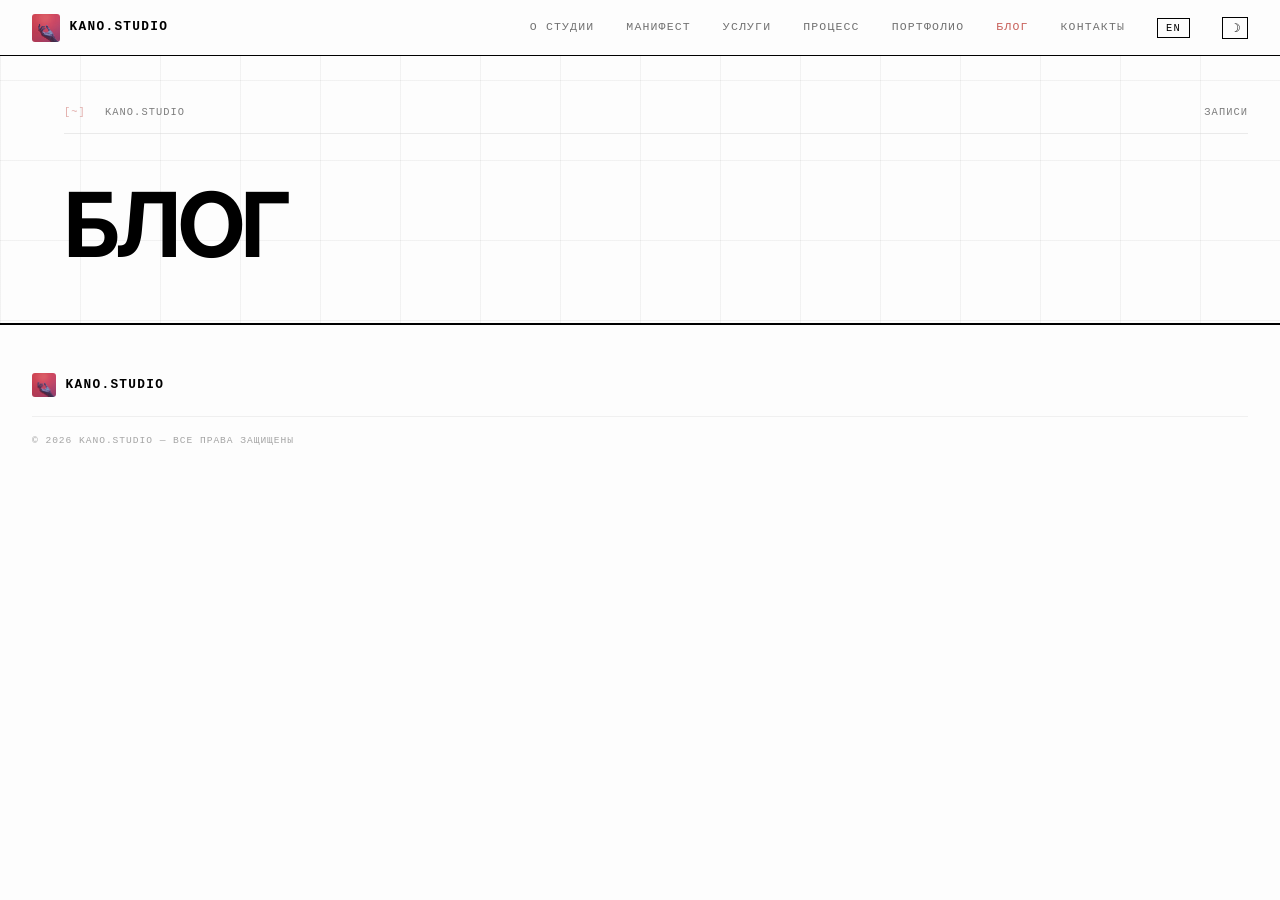
==== blog.html @ 769bf2a4 "feat: add blog page and nav link across all pages" ====
<!DOCTYPE html>
<html lang="ru">
<head>
    <meta charset="UTF-8">
    <meta name="viewport" content="width=device-width, initial-scale=1.0">
    <title>KANO.STUDIO — Блог</title>
    <link rel="preconnect" href="https://fonts.googleapis.com">
    <link rel="preconnect" href="https://fonts.gstatic.com" crossorigin>
    <link href="https://fonts.googleapis.com/css2?family=Inter:wght@300;400;500;700&family=Martian+Mono:wght@300;400;500&display=swap" rel="stylesheet">
    <link rel="icon" type="image/png" href="public/hand.png">
    <link rel="stylesheet" href="kano.css">
    <style>
        .blog-hero {
            padding: 3rem 2rem 3.5rem 4rem;
            border-bottom: 1px solid var(--ink);
            background-color: var(--bg);
            background-image:
                linear-gradient(rgba(128,128,128,0.09) 1px, transparent 1px),
                linear-gradient(90deg, rgba(128,128,128,0.09) 1px, transparent 1px);
            background-size: 80px 80px;
            background-attachment: fixed;
        }

        .blog-hero h1 {
            font-size: clamp(3rem, 7vw, 6rem);
            font-weight: 700;
            letter-spacing: -0.04em;
            line-height: 0.95;
            text-transform: uppercase;
            margin-top: 1.5rem;
        }

        /* ── Post list ─────────────────────────────────────────────────────── */
        .post-list {
            list-style: none;
            padding: 0;
            margin: 0;
        }

        .post-item {
            border-bottom: 1px solid var(--border);
            transition: background 0.18s;
        }

        .post-item:last-child {
            border-bottom: none;
        }

        .post-item a {
            display: grid;
            grid-template-columns: 120px 1fr auto;
            align-items: baseline;
            gap: 2rem;
            padding: 2.2rem 4rem;
            text-decoration: none;
            color: inherit;
        }

        .post-item:hover { background: var(--soft); }

        .post-date {
            font-family: var(--mono);
            font-size: 0.6rem;
            letter-spacing: 0.1em;
            color: var(--muted);
            opacity: 0.7;
            white-space: nowrap;
        }

        .post-info { min-width: 0; }

        .post-tag {
            display: inline-block;
            font-family: var(--mono);
            font-size: 0.55rem;
            letter-spacing: 0.14em;
            color: var(--accent);
            margin-bottom: 0.4rem;
        }

        .post-title {
            font-size: clamp(1.1rem, 2vw, 1.5rem);
            font-weight: 700;
            letter-spacing: -0.02em;
            line-height: 1.15;
            margin-bottom: 0.5rem;
        }

        .post-lead {
            font-size: 0.88rem;
            color: var(--muted);
            line-height: 1.6;
            font-weight: 300;
            max-width: 640px;
            overflow: hidden;
            display: -webkit-box;
            -webkit-line-clamp: 2;
            -webkit-box-orient: vertical;
        }

        .post-arrow {
            font-family: var(--mono);
            font-size: 0.8rem;
            opacity: 0.35;
            transition: opacity 0.18s, transform 0.18s;
            align-self: center;
        }

        .post-item:hover .post-arrow {
            opacity: 1;
            transform: translateX(4px);
        }

        @media (max-width: 640px) {
            .blog-hero { padding: 2rem 1.5rem 3rem; }
            .post-item a {
                grid-template-columns: 1fr;
                gap: 0.6rem;
                padding: 1.8rem 1.5rem;
            }
            .post-arrow { display: none; }
        }
    </style>
</head>
<body>

    <header class="main-header">
        <a href="index.html" class="logo">
            <img src="public/hand.png" alt="Kano" class="logo-hand">
            <span>KANO.STUDIO</span>
        </a>
        <nav class="main-nav">
            <a href="index.html#about"    data-i18n="nav_about">О СТУДИИ</a>
            <a href="index.html#epher"    data-i18n="nav_epher">МАНИФЕСТ</a>
            <a href="index.html#services" data-i18n="nav_services">УСЛУГИ</a>
            <a href="index.html#process"  data-i18n="nav_process">ПРОЦЕСС</a>
            <a href="portfolio.html"      data-i18n="nav_portfolio">ПОРТФОЛИО</a>
            <a href="blog.html"           class="nav-active" data-i18n="nav_blog">БЛОГ</a>
            <a href="index.html#contact"  data-i18n="nav_contact">КОНТАКТЫ</a>
            <button class="lang-btn" id="langToggle">EN</button>
            <button class="theme-btn" id="themeToggle" aria-label="Toggle theme">☽</button>
        </nav>
        <button class="burger" id="burger" aria-label="Menu">
            <span></span><span></span>
        </button>
    </header>

    <div class="mobile-nav" id="mobileNav">
        <a href="index.html#about"    onclick="closeMobile()">О СТУДИИ</a>
        <a href="index.html#epher"    onclick="closeMobile()">МАНИФЕСТ</a>
        <a href="index.html#services" onclick="closeMobile()">УСЛУГИ</a>
        <a href="index.html#process"  onclick="closeMobile()">ПРОЦЕСС</a>
        <a href="portfolio.html"      onclick="closeMobile()">ПОРТФОЛИО</a>
        <a href="blog.html"           onclick="closeMobile()">БЛОГ</a>
        <a href="index.html#contact"  onclick="closeMobile()">КОНТАКТЫ</a>
    </div>

    <main>

        <section class="blog-hero">
            <div class="section-meta">
                <span class="section-label">[~]</span>
                <span class="section-name">KANO.STUDIO</span>
                <span class="section-count">ЗАПИСИ</span>
            </div>
            <h1>Блог</h1>
        </section>

        <!-- ═══ POST LIST ════════════════════════════════════════════════════ -->
        <ul class="post-list">
            <!-- посты появятся здесь -->
        </ul>

    </main>

    <footer class="main-footer">
        <div class="footer-logo">
            <img src="public/hand.png" alt="Kano" class="logo-hand">
            <span>KANO.STUDIO</span>
        </div>
        <div class="footer-bottom">
            <span id="footer-year"></span> KANO.STUDIO — <span data-i18n="footer_rights">ВСЕ ПРАВА ЗАЩИЩЕНЫ</span>
        </div>
    </footer>

    <script src="kano.js"></script>
</body>
</html>
---- kano.css ----
/* ═══════════════════════════════════════════════════════════════════════════
   KANO.STUDIO — Brutalist Agency CSS
   Language: plain CSS · No preprocessor · No framework
   ═══════════════════════════════════════════════════════════════════════════ */

:root {
    --bg:       #fdfdfd;
    --ink:      #000000;
    --muted:    #555555;
    --accent:   #c8605a;
    --border:   #d8d8d8;
    --soft:     #f5f4f2;
    --mono:     'Courier New', Courier, monospace;
    --sans:     'Inter', -apple-system, BlinkMacSystemFont, sans-serif;
    --header-h: 56px;
}

[data-theme="dark"] {
    --bg:     #0f0f0f;
    --ink:    #efefef;
    --muted:  #888888;
    --border: #2a2a2a;
    --soft:   #161616;
}

/* ── Reset ─────────────────────────────────────────────────────────────── */
*, *::before, *::after { margin: 0; padding: 0; box-sizing: border-box; }
html { scroll-behavior: smooth; }

body {
    background-color: var(--bg);
    color: var(--ink);
    font-family: var(--sans);
    font-size: 1rem;
    line-height: 1.6;
    overflow-x: hidden;
}

/* ── Grid overlay — disabled globally, applied per-section ────────────── */
.grid-overlay { display: none; }


/* ── Typography ────────────────────────────────────────────────────────── */
a { color: inherit; text-decoration: none; }
em { font-style: italic; }

/* ═══════════════════════════════════════════════════════════════════════════
   HEADER
   ═══════════════════════════════════════════════════════════════════════════ */
.main-header {
    position: fixed;
    top: 0; left: 0; right: 0;
    height: var(--header-h);
    z-index: 100;
    display: flex;
    align-items: center;
    justify-content: space-between;
    padding: 0 2rem;
    border-bottom: 1px solid var(--ink);
    background-color: var(--bg);
    font-family: var(--mono);
    font-size: 0.72rem;
    letter-spacing: 0.08em;
}

.logo {
    display: flex;
    align-items: center;
    gap: 0.6rem;
    font-weight: 700;
    font-size: 0.8rem;
    letter-spacing: 0.1em;
    text-transform: uppercase;
}

.logo-hand {
    width: 28px;
    height: 28px;
    object-fit: cover;
    object-position: center 70%;
    border-radius: 3px;
}

.main-nav {
    display: flex;
    align-items: center;
    gap: 2rem;
}

.main-nav a {
    opacity: 0.55;
    transition: opacity 0.25s;
    text-transform: uppercase;
    letter-spacing: 0.1em;
}

.main-nav a:hover { opacity: 1; }
.main-nav a.nav-active { opacity: 1; color: var(--accent); }

.lang-btn {
    background: none;
    border: 1px solid var(--ink);
    color: var(--ink);
    font-family: var(--mono);
    font-size: 0.65rem;
    letter-spacing: 0.12em;
    padding: 3px 8px;
    cursor: pointer;
    transition: background 0.2s, color 0.2s;
}

.lang-btn:hover {
    background: var(--ink);
    color: var(--bg);
}

.theme-btn {
    background: none;
    border: 1px solid var(--ink);
    color: var(--ink);
    font-size: 0.75rem;
    width: 26px;
    height: 22px;
    display: flex;
    align-items: center;
    justify-content: center;
    cursor: pointer;
    transition: background 0.2s, color 0.2s;
    padding: 0;
    line-height: 1;
}

.theme-btn:hover {
    background: var(--ink);
    color: var(--bg);
}

/* ── Burger (mobile) ──────────────────────────────────────────────────── */
.burger {
    display: none;
    flex-direction: column;
    gap: 5px;
    background: none;
    border: none;
    cursor: pointer;
    padding: 4px;
}

.burger span {
    display: block;
    width: 22px;
    height: 1px;
    background: var(--ink);
    transition: transform 0.2s, opacity 0.2s;
}

/* ── Mobile nav ────────────────────────────────────────────────────────── */
.mobile-nav {
    display: none;
    position: fixed;
    top: var(--header-h);
    left: 0; right: 0;
    background: var(--bg);
    border-bottom: 1px solid var(--ink);
    padding: 1.5rem 2rem;
    z-index: 99;
    flex-direction: column;
    gap: 1.25rem;
    font-family: var(--mono);
    font-size: 0.8rem;
    letter-spacing: 0.1em;
}

.mobile-nav.open { display: flex; }
.mobile-nav a { opacity: 0.6; }
.mobile-nav a:hover { opacity: 1; }

/* ═══════════════════════════════════════════════════════════════════════════
   MAIN WRAPPER
   ═══════════════════════════════════════════════════════════════════════════ */
main {
    position: relative;
    z-index: 1;
    padding-top: var(--header-h);
}

/* ═══════════════════════════════════════════════════════════════════════════
   HERO
   ═══════════════════════════════════════════════════════════════════════════ */
#hero {
    min-height: calc(100dvh - var(--header-h));
    border-bottom: 1px solid var(--ink);
    position: relative;
    overflow: hidden;
    background-color: var(--bg);
    background-image:
        linear-gradient(rgba(128,128,128,0.09) 1px, transparent 1px),
        linear-gradient(90deg, rgba(128,128,128,0.09) 1px, transparent 1px);
    background-size: 80px 80px;
    background-attachment: fixed;
}


#heroCanvas {
    position: absolute;
    inset: 0;
    width: 100%;
    height: 100%;
    z-index: 0;
}

.hero-content {
    position: relative;
    z-index: 1;
    padding: 2rem 2rem 3rem 4rem;
    min-height: calc(68dvh - var(--header-h));
    height: calc(68dvh - var(--header-h));
    display: flex;
    flex-direction: column;
    justify-content: flex-start;
    padding-bottom: 4rem;
}

.status-line {
    display: flex;
    justify-content: space-between;
    font-family: var(--mono);
    font-size: 0.68rem;
    letter-spacing: 0.08em;
    border-bottom: 1px solid var(--ink);
    padding-bottom: 0.75rem;
    margin-bottom: 3rem;
    opacity: 0.6;
}

.hero-title-block {
    display: inline-flex;
    flex-direction: column;
    align-items: flex-start;
    align-self: flex-start;
    position: relative;
    padding: 14px;
    margin-top: auto;
    margin-bottom: 2rem;
}

.hero-title-block::before,
.hero-title-block::after {
    content: '';
    position: absolute;
    width: 24px;
    height: 24px;
    opacity: 0.45;
}

.hero-title-block::before {
    top: 0;
    left: 0;
    border-top: 1px solid var(--ink);
    border-left: 1px solid var(--ink);
}

.hero-title-block::after {
    bottom: 0;
    right: 0;
    border-bottom: 1px solid var(--ink);
    border-right: 1px solid var(--ink);
}

/* ── Corner brackets for content sections ─────────────────────────────────── */
.corner-block {
    position: relative;
    padding: 14px;
    display: block;
}

.corner-block::before,
.corner-block::after {
    content: '';
    position: absolute;
    width: 22px;
    height: 22px;
    opacity: 0.35;
}

.corner-block::before {
    top: 0;
    left: 0;
    border-top: 1px solid var(--ink);
    border-left: 1px solid var(--ink);
}

.corner-block::after {
    bottom: 0;
    right: 0;
    border-bottom: 1px solid var(--ink);
    border-right: 1px solid var(--ink);
}

#hero h1 {
    font-size: clamp(4.5rem, 11vw, 12rem);
    line-height: 0.88;
    letter-spacing: -0.04em;
    font-weight: 700;
    text-transform: uppercase;
    margin-bottom: 0.5rem;
    user-select: none;
}

.indent { margin-left: clamp(2rem, 8vw, 10rem); }

.hero-sub {
    font-family: 'Inter', sans-serif;
    font-size: clamp(1.4rem, 2.2vw, 2.2rem);
    font-weight: 200;
    color: var(--muted);
    line-height: 1.2;
    letter-spacing: 0.01em;
    align-self: flex-end;
}

.hero-sub--second {
    font-size: clamp(1.6rem, 2.8vw, 2.8rem);
    font-weight: 500;
    color: var(--ink);
    letter-spacing: -0.02em;
}

/* Manifesto 2×2 grid */
.manifesto-grid {
    display: grid;
    grid-template-columns: 1fr 1fr;
    gap: 0;
    max-width: 760px;
    border: 1px solid var(--border);
    margin-bottom: 5rem;
}

.mf-item {
    padding: 1.4rem 1.6rem;
    border: 1px solid var(--border);
    display: flex;
    align-items: flex-start;
    gap: 1rem;
    transition: background 0.25s;
}

.mf-item:hover { background: var(--soft); }

.mf-idx {
    font-family: var(--mono);
    font-size: 0.62rem;
    color: var(--accent);
    flex-shrink: 0;
    padding-top: 0.15rem;
    letter-spacing: 0.06em;
}

.mf-body {
    display: flex;
    flex-direction: column;
    gap: 0.75rem;
    flex: 1;
}

.mf-item p {
    font-size: 0.88rem;
    line-height: 1.55;
    color: var(--muted);
    flex: 1;
}

.mf-font-label {
    font-family: var(--mono);
    font-size: 0.55rem;
    letter-spacing: 0.14em;
    text-transform: uppercase;
    color: var(--accent);
    opacity: 0.7;
    align-self: flex-start;
    border: 1px solid currentColor;
    padding: 1px 5px;
}

/* Per-block fonts */
.mf-font-1 p { font-family: 'Golos Text', sans-serif; }
.mf-font-2 p { font-family: 'Stem', 'Golos Text', sans-serif; }
.mf-font-3 p { font-family: 'Martian Mono', monospace; font-size: 0.78rem; line-height: 1.6; }
.mf-font-4 p { font-family: 'PT Root UI', sans-serif; }

/* Scroll hint */
.scroll-hint {
    display: flex;
    flex-direction: column;
    align-items: flex-start;
    gap: 0.5rem;
    font-family: var(--mono);
    font-size: 0.62rem;
    letter-spacing: 0.15em;
    opacity: 0.4;
    position: absolute;
    bottom: 2.5rem;
    left: 2rem;
}

.scroll-line {
    width: 1px;
    height: 36px;
    background: linear-gradient(to bottom, var(--ink), transparent);
}

/* ═══════════════════════════════════════════════════════════════════════════
   CONTENT SECTIONS (shared)
   ═══════════════════════════════════════════════════════════════════════════ */
.content-section {
    padding: 3rem 2rem 6rem 4rem;
    border-bottom: 1px solid var(--ink);
    position: relative;
    z-index: 1;
}

.alt-bg { background-color: var(--soft); }

/* Section meta bar */
.section-meta {
    display: flex;
    align-items: baseline;
    gap: 1.2rem;
    font-family: var(--mono);
    font-size: 0.65rem;
    letter-spacing: 0.1em;
    opacity: 0.5;
    margin-bottom: 3rem;
    padding-bottom: 0.75rem;
    border-bottom: 1px solid var(--border);
}

.section-label { color: var(--accent); opacity: 1; }
.section-count  { margin-left: auto; }

.section-title {
    font-size: clamp(1.8rem, 4vw, 3.2rem);
    font-weight: 700;
    letter-spacing: -0.02em;
    line-height: 1.1;
    margin-bottom: 1rem;
}

.section-subtitle {
    font-size: 1rem;
    color: var(--muted);
    font-weight: 300;
    margin-bottom: 4rem;
    max-width: 500px;
}

/* ═══════════════════════════════════════════════════════════════════════════
   SERVICES
   ═══════════════════════════════════════════════════════════════════════════ */
.service-list {
    display: flex;
    flex-direction: column;
    gap: 2rem;
}

.service-item {
    max-width: 62%;
    padding: 2.5rem 0;
    border-bottom: 1px solid var(--border);
}

.service-item.indent-right {
    align-self: flex-end;
    width: 62%;
    max-width: 62%;
    text-align: left;
}

.srv-meta {
    display: flex;
    gap: 1.5rem;
    align-items: baseline;
    font-family: var(--mono);
    font-size: 0.65rem;
    letter-spacing: 0.1em;
    text-transform: uppercase;
    margin-bottom: 1rem;
    flex-wrap: wrap;
}

.srv-id     { color: var(--accent); }
.srv-name   { font-weight: 700; font-size: 0.75rem; }
.srv-tags   { opacity: 0.45; margin-left: auto; }

.srv-desc {
    font-size: 0.95rem;
    color: var(--muted);
    line-height: 1.65;
    max-width: 480px;
}

/* ═══════════════════════════════════════════════════════════════════════════
   PROCESS
   ═══════════════════════════════════════════════════════════════════════════ */
.process-list {
    display: flex;
    flex-direction: column;
    gap: 0;
    max-width: 800px;
}

.proc-item {
    display: grid;
    grid-template-columns: 60px 1fr;
    gap: 2rem;
    padding: 2rem 0;
    border-bottom: 1px solid var(--border);
    transition: background 0.2s;
}

.proc-item:hover { padding-left: 0.5rem; }

.proc-num {
    font-family: var(--mono);
    font-size: 0.65rem;
    color: var(--accent);
    letter-spacing: 0.1em;
    padding-top: 0.3rem;
}

.proc-body h3 {
    font-family: var(--mono);
    font-size: 0.8rem;
    letter-spacing: 0.12em;
    margin-bottom: 0.6rem;
}

.proc-body p {
    font-size: 0.92rem;
    color: var(--muted);
    line-height: 1.65;
    font-weight: 300;
}

/* ═══════════════════════════════════════════════════════════════════════════
   ABOUT
   ═══════════════════════════════════════════════════════════════════════════ */
.about-section {
    display: flex;
    align-items: stretch;
    padding: 0 !important;
    gap: 0;
}

.about-left {
    flex: 1 1 0;
    min-width: 0;
    max-width: 65%;
    padding: 3rem 2rem 6rem 4rem;
}

.about-corner {
    width: 100%;
}

.about-corner .section-subtitle {
    margin-bottom: 1.5rem;
}

.about-photo-wrap {
    flex: 0 0 35%;
    border-left: 1px solid var(--border);
    overflow: hidden;
}

.about-photo {
    display: block;
    width: 100%;
    height: 100%;
    object-fit: cover;
    object-position: center 15%;
    filter: grayscale(50%) brightness(1.02) contrast(0.98);
}

.about-body-text {
    max-width: 100%;
    font-size: 1rem;
    color: var(--muted);
    line-height: 1.7;
    font-weight: 300;
    margin-top: 1rem;
}

.about-quote {
    margin-top: 1rem;
    font-size: 0.93rem;
    color: var(--muted);
    font-style: italic;
    line-height: 1.7;
    font-weight: 300;
    max-width: 640px;
}

/* ═══════════════════════════════════════════════════════════════════════════
   EPHER AI
   ═══════════════════════════════════════════════════════════════════════════ */
.epher-section {
    background-color: var(--bg);
    background-image:
        linear-gradient(rgba(128,128,128,0.09) 1px, transparent 1px),
        linear-gradient(90deg, rgba(128,128,128,0.09) 1px, transparent 1px);
    background-size: 80px 80px;
    background-attachment: fixed;
}

/* Grid background for sections that need it (Process, etc.) */
.grid-bg {
    background-image:
        linear-gradient(rgba(128,128,128,0.09) 1px, transparent 1px),
        linear-gradient(90deg, rgba(128,128,128,0.09) 1px, transparent 1px);
    background-size: 80px 80px;
    background-attachment: fixed;
}

.epher-corner {
    margin-left: auto;
    max-width: 52%;
}

.epher-title {
    font-size: clamp(1.8rem, 4vw, 3.2rem) !important;
    font-weight: 700;
    letter-spacing: -0.02em;
    line-height: 1.1 !important;
    margin-bottom: 1rem !important;
    text-transform: lowercase;
}

.epher-body p {
    font-size: 1rem;
    color: var(--muted);
    line-height: 1.8;
    font-weight: 300;
    margin-top: 1.5rem;
}

.epher-body p:first-child { margin-top: 0; }

.epher-body em {
    font-style: italic;
    color: var(--ink);
}

blockquote {
    margin-top: 2.5rem;
    padding: 1.5rem 1.8rem;
    border-left: 2px solid var(--ink);
    font-family: var(--mono);
    font-size: 0.8rem;
    line-height: 1.7;
    letter-spacing: 0.04em;
    color: var(--muted);
    background: var(--soft);
}

.values-label {
    font-family: var(--mono);
    font-size: 0.65rem;
    letter-spacing: 0.15em;
    opacity: 0.45;
    margin-bottom: 2rem;
    padding-bottom: 0.6rem;
    border-bottom: 1px solid var(--border);
}

.value-item {
    display: flex;
    gap: 1.5rem;
    padding: 1.5rem 0;
    border-bottom: 1px solid var(--border);
    transition: padding-left 0.2s;
}

.value-item:hover { padding-left: 0.4rem; }

.val-num {
    font-family: var(--mono);
    font-size: 0.62rem;
    color: var(--accent);
    flex-shrink: 0;
    padding-top: 0.2rem;
    letter-spacing: 0.08em;
}

.value-item h4 {
    font-family: var(--mono);
    font-size: 0.72rem;
    letter-spacing: 0.1em;
    margin-bottom: 0.5rem;
}

.value-item p {
    font-size: 0.88rem;
    color: var(--muted);
    line-height: 1.6;
    font-weight: 300;
}

/* ═══════════════════════════════════════════════════════════════════════════
   CONTACT
   ═══════════════════════════════════════════════════════════════════════════ */
.contact-center {
    max-width: 560px;
    margin: 0 auto;
    text-align: center;
}

.contact-center .section-title { margin-bottom: 2.5rem; }

.contact-center .contact-form { text-align: left; }

/* Form */
.contact-form { display: flex; flex-direction: column; gap: 0; }

.form-field {
    display: flex;
    flex-direction: column;
    border-bottom: 1px solid var(--border);
    padding: 1rem 0;
}

.form-field label::after {
    content: ' *';
    color: var(--accent);
    font-size: 0.5rem;
    vertical-align: super;
}

.form-field label {
    font-family: var(--mono);
    font-size: 0.6rem;
    letter-spacing: 0.15em;
    opacity: 0.45;
    margin-bottom: 0.4rem;
}

.form-field input,
.form-field textarea {
    background: none;
    border: none;
    font-family: var(--sans);
    font-size: 1rem;
    color: var(--ink);
    outline: none;
    resize: none;
    line-height: 1.5;
}

.form-field input::placeholder,
.form-field textarea::placeholder { color: var(--border); }

.form-footer {
    display: flex;
    align-items: center;
    justify-content: space-between;
    padding-top: 1.8rem;
}

.submit-btn {
    background: none;
    color: var(--ink);
    border: 1px solid var(--ink);
    font-family: var(--mono);
    font-size: 0.72rem;
    letter-spacing: 0.15em;
    padding: 0.6rem 1.4rem;
    cursor: pointer;
    transition: color 0.2s, border-color 0.2s;
}

.submit-btn:hover { color: var(--accent); border-color: var(--accent); }

.social-links {
    display: flex;
    align-items: center;
    gap: 1rem;
}

.tg-link {
    display: flex;
    align-items: center;
    opacity: 0.45;
    transition: opacity 0.2s;
    color: var(--ink);
}

.tg-link:hover { opacity: 1; }

/* ═══════════════════════════════════════════════════════════════════════════
   CLOSING — hand + caption after contact
   ═══════════════════════════════════════════════════════════════════════════ */
.closing {
    background: var(--bg);
    border-top: 1px solid var(--border);
    display: flex;
    flex-direction: column;
    align-items: center;
    padding: 6rem 2rem 5rem 4rem;
    position: relative;
    z-index: 1;
}

.closing-card {
    width: clamp(200px, 22vw, 300px);
    aspect-ratio: 0.42 / 1;
    border-radius: 20px;
    overflow: hidden;
    line-height: 0;
}

.closing-hand {
    width: 100%;
    height: 100%;
    display: block;
    object-fit: cover;
    object-position: center 30%;
}

.closing-caption {
    margin-top: 2rem;
    display: flex;
    flex-direction: column;
    align-items: center;
    gap: 0.3rem;
}

.closing-name {
    font-family: var(--sans);
    font-size: clamp(1.4rem, 3vw, 2.2rem);
    font-weight: 700;
    letter-spacing: -0.03em;
    color: var(--ink);
    line-height: 1;
}

.closing-name span { color: var(--accent); }

.closing-sub {
    font-family: var(--sans);
    font-size: clamp(0.6rem, 1vw, 0.85rem);
    letter-spacing: 0.42em;
    text-transform: uppercase;
    color: var(--muted);
}

/* ═══════════════════════════════════════════════════════════════════════════
   FOOTER
   ═══════════════════════════════════════════════════════════════════════════ */
.main-footer {
    position: relative;
    z-index: 1;
    padding: 3rem 2rem 2rem;
    border-top: 1px solid var(--ink);
    background: var(--bg);
}

.footer-logo {
    display: flex;
    align-items: center;
    gap: 0.6rem;
    font-family: var(--mono);
    font-size: 0.8rem;
    font-weight: 700;
    letter-spacing: 0.1em;
    text-transform: uppercase;
    margin-bottom: 1.2rem;
}

.footer-logo .logo-hand {
    width: 24px;
    height: 24px;
}

.footer-copy {
    font-size: 0.85rem;
    color: var(--muted);
    font-weight: 300;
    line-height: 1.7;
    max-width: 480px;
    margin-bottom: 3rem;
}

.footer-bottom {
    font-family: var(--mono);
    font-size: 0.6rem;
    letter-spacing: 0.1em;
    opacity: 0.35;
    border-top: 1px solid var(--border);
    padding-top: 1rem;
}

/* ═══════════════════════════════════════════════════════════════════════════
   FADE-IN ON SCROLL
   ═══════════════════════════════════════════════════════════════════════════ */
.fade-in {
    opacity: 0;
    transform: translateY(20px);
    transition: opacity 0.7s ease, transform 0.7s ease;
}

.fade-in.visible {
    opacity: 1;
    transform: translateY(0);
}

/* ═══════════════════════════════════════════════════════════════════════════
   SIDE NAV INDICATOR
   ═══════════════════════════════════════════════════════════════════════════ */
.side-nav {
    position: fixed;
    left: 1.4rem;
    top: 50%;
    transform: translateY(-50%);
    z-index: 90;
    display: flex;
    flex-direction: column;
    gap: 0.6rem;
    align-items: center;
}

.sn-item {
    font-family: var(--mono);
    font-size: 0.55rem;
    letter-spacing: 0.1em;
    color: var(--ink);
    opacity: 0.18;
    text-decoration: none;
    transition: opacity 0.3s;
    line-height: 1;
    writing-mode: horizontal-tb;
    width: 1.6rem;
    text-align: center;
    display: block;
}

.sn-item.active {
    opacity: 1;
    color: var(--accent);
}

.sn-item:hover { opacity: 0.6; }

/* Thin vertical line through the nav */
.side-nav::before {
    content: '';
    position: absolute;
    left: 50%;
    top: -1rem;
    bottom: -1rem;
    width: 1px;
    background: var(--border);
    z-index: -1;
}

/* ═══════════════════════════════════════════════════════════════════════════
   HERO EXTRAS
   ═══════════════════════════════════════════════════════════════════════════ */
.hero-tag {
    font-family: var(--mono);
    font-size: 0.62rem;
    letter-spacing: 0.14em;
    color: var(--muted);
    margin-bottom: 1.5rem;
    opacity: 0.6;
}

/* ═══════════════════════════════════════════════════════════════════════════
   TICKER
   ═══════════════════════════════════════════════════════════════════════════ */
.ticker {
    overflow: hidden;
    border-top: 1px solid var(--border);
    border-bottom: 1px solid var(--border);
    padding: 0.7rem 0;
    background: var(--soft);
    position: relative;
    z-index: 1;
}

.ticker-track {
    display: flex;
    white-space: nowrap;
    animation: ticker-scroll 28s linear infinite;
}

.ticker-track span {
    font-family: var(--mono);
    font-size: 0.62rem;
    letter-spacing: 0.14em;
    color: var(--muted);
    flex-shrink: 0;
}

@keyframes ticker-scroll {
    from { transform: translateX(0); }
    to   { transform: translateX(-50%); }
}

/* ═══════════════════════════════════════════════════════════════════════════
   CROP MARKS
   ═══════════════════════════════════════════════════════════════════════════ */
.crop-mark {
    position: relative;
}

.crop-mark::before,
.crop-mark::after {
    content: '';
    position: absolute;
    width: 10px;
    height: 10px;
    opacity: 0.35;
}

.crop-mark::before {
    top: 0; left: 0;
    border-top: 1px solid var(--accent);
    border-left: 1px solid var(--accent);
}

.crop-mark::after {
    bottom: 0; right: 0;
    border-bottom: 1px solid var(--accent);
    border-right: 1px solid var(--accent);
}

/* ═══════════════════════════════════════════════════════════════════════════
   PROCESS VERTICAL CONNECTOR
   ═══════════════════════════════════════════════════════════════════════════ */
.process-list {
    position: relative;
}

.process-list::before {
    content: '';
    position: absolute;
    left: 22px;
    top: 0; bottom: 0;
    width: 1px;
    background: linear-gradient(to bottom, transparent, var(--border) 5%, var(--border) 95%, transparent);
}

.proc-num {
    position: relative;
    z-index: 1;
}

.proc-num::before {
    content: '';
    position: absolute;
    left: 50%;
    top: 50%;
    transform: translate(-50%, -50%);
    width: 20px;
    height: 20px;
    background: var(--bg);
    border: 1px solid var(--border);
    border-radius: 50%;
    z-index: -1;
}

/* ═══════════════════════════════════════════════════════════════════════════
   RESPONSIVE
   ═══════════════════════════════════════════════════════════════════════════ */
@media (max-width: 1000px) {
    .about-grid { grid-template-columns: 1fr; gap: 3.5rem; }
    .manifesto-grid { grid-template-columns: 1fr; max-width: 100%; }

    .about-section { flex-direction: column; align-items: center; }
    .about-left { padding: 2rem 1.5rem 3rem; max-width: 640px; width: 100%; }
    .about-corner { max-width: 100%; }
    .about-photo-wrap {
        flex: none;
        border-left: none;
        border-top: 1px solid var(--border);
        width: 100%;
        aspect-ratio: 3 / 2;
        display: flex;
        justify-content: center;
    }
    .about-photo { width: auto; max-width: 100%; height: 100%; object-position: center 10%; }
}

@media (max-width: 640px) {
    .side-nav { display: none; }
    .main-nav { display: none; }
    .burger   { display: flex; }

    #hero h1 { font-size: clamp(4rem, 20vw, 6rem); }

    .service-item,
    .service-item.indent-right {
        width: 100%;
        max-width: 100%;
        align-self: auto;
    }

    .about-corner,
    .epher-corner {
        width: 100%;
        max-width: 100%;
        margin-left: 0;
        text-align: center;
    }

    .about-body-text,
    .about-quote,
    .epher-body {
        max-width: 100%;
    }

    .form-row { grid-template-columns: 1fr; }

    .section-count { display: none; }
}

@media (max-width: 420px) {
    .main-header { padding: 0 1.2rem; }
    .content-section { padding: 4rem 1.2rem; }
    #hero { padding: 2rem 1.2rem 5rem; }
}
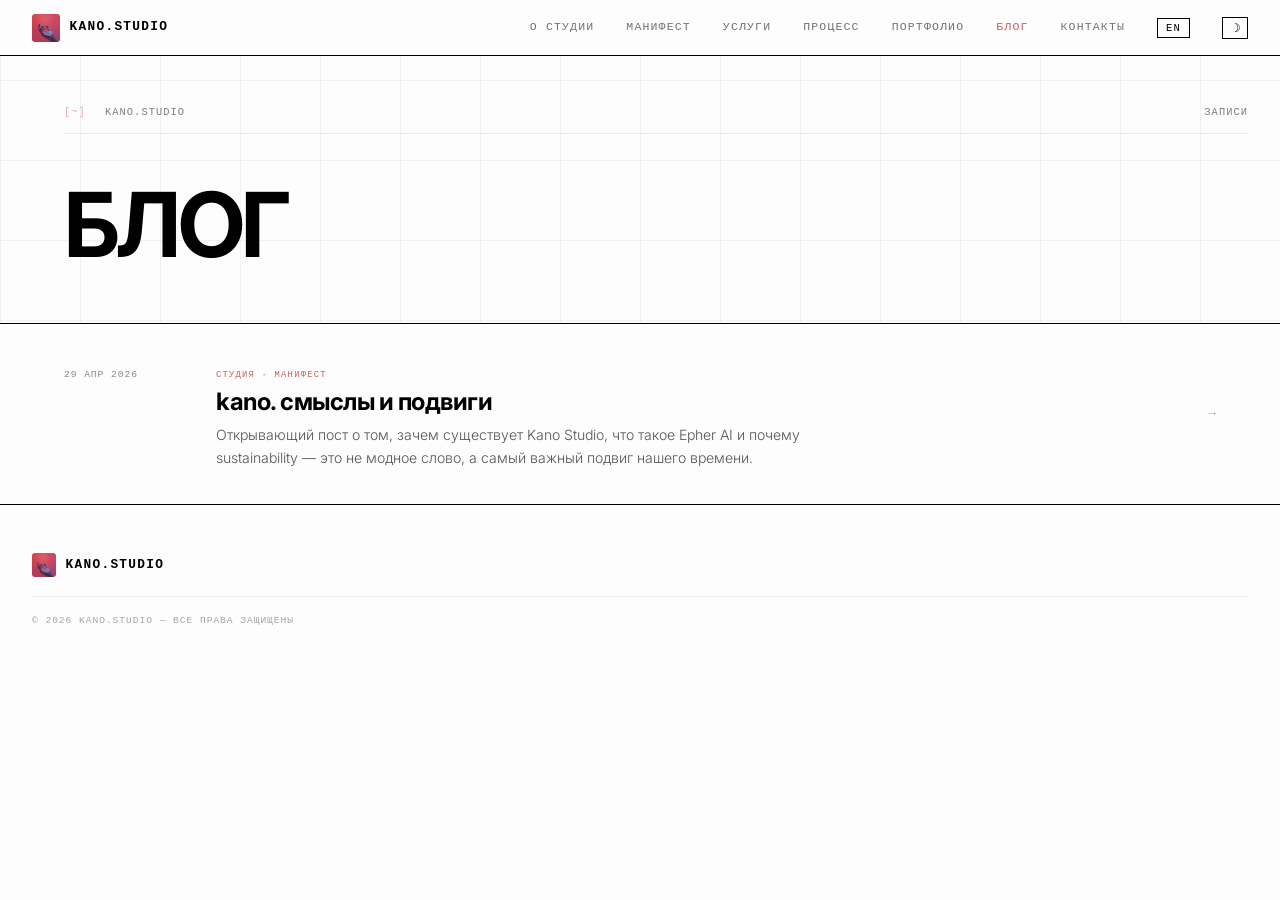
==== commit e50c717b: "feat: first blog post — kano. смыслы и подвиги" ====
--- a/blog.html
+++ b/blog.html
@@ -168,7 +168,19 @@
 
         <!-- ═══ POST LIST ════════════════════════════════════════════════════ -->
         <ul class="post-list">
-            <!-- посты появятся здесь -->
+
+            <li class="post-item">
+                <a href="posts/kano-smysly-i-podvigi.html">
+                    <span class="post-date">29 АПР 2026</span>
+                    <div class="post-info">
+                        <span class="post-tag">СТУДИЯ · МАНИФЕСТ</span>
+                        <div class="post-title">kano. смыслы и подвиги</div>
+                        <p class="post-lead">Открывающий пост о том, зачем существует Kano Studio, что такое Epher AI и почему sustainability — это не модное слово, а самый важный подвиг нашего времени.</p>
+                    </div>
+                    <span class="post-arrow">→</span>
+                </a>
+            </li>
+
         </ul>
 
     </main>
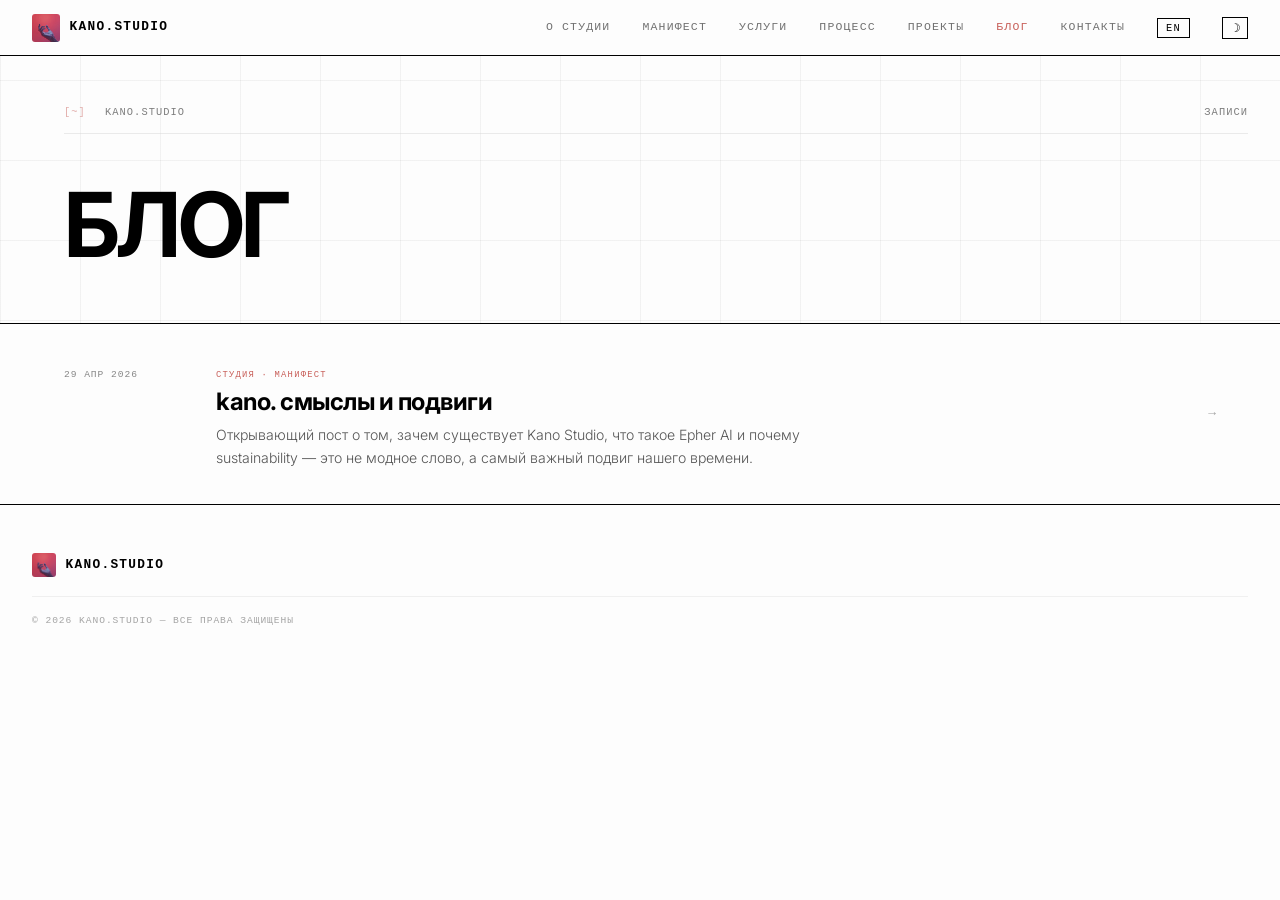
==== commit 1b09779a: "rename: портфолио → проекты everywhere" ====
--- a/blog.html
+++ b/blog.html
@@ -134,7 +134,7 @@
             <a href="index.html#epher"    data-i18n="nav_epher">МАНИФЕСТ</a>
             <a href="index.html#services" data-i18n="nav_services">УСЛУГИ</a>
             <a href="index.html#process"  data-i18n="nav_process">ПРОЦЕСС</a>
-            <a href="portfolio.html"      data-i18n="nav_portfolio">ПОРТФОЛИО</a>
+            <a href="portfolio.html"      data-i18n="nav_portfolio">ПРОЕКТЫ</a>
             <a href="blog.html"           class="nav-active" data-i18n="nav_blog">БЛОГ</a>
             <a href="index.html#contact"  data-i18n="nav_contact">КОНТАКТЫ</a>
             <button class="lang-btn" id="langToggle">EN</button>
@@ -150,7 +150,7 @@
         <a href="index.html#epher"    onclick="closeMobile()">МАНИФЕСТ</a>
         <a href="index.html#services" onclick="closeMobile()">УСЛУГИ</a>
         <a href="index.html#process"  onclick="closeMobile()">ПРОЦЕСС</a>
-        <a href="portfolio.html"      onclick="closeMobile()">ПОРТФОЛИО</a>
+        <a href="portfolio.html"      onclick="closeMobile()">ПРОЕКТЫ</a>
         <a href="blog.html"           onclick="closeMobile()">БЛОГ</a>
         <a href="index.html#contact"  onclick="closeMobile()">КОНТАКТЫ</a>
     </div>
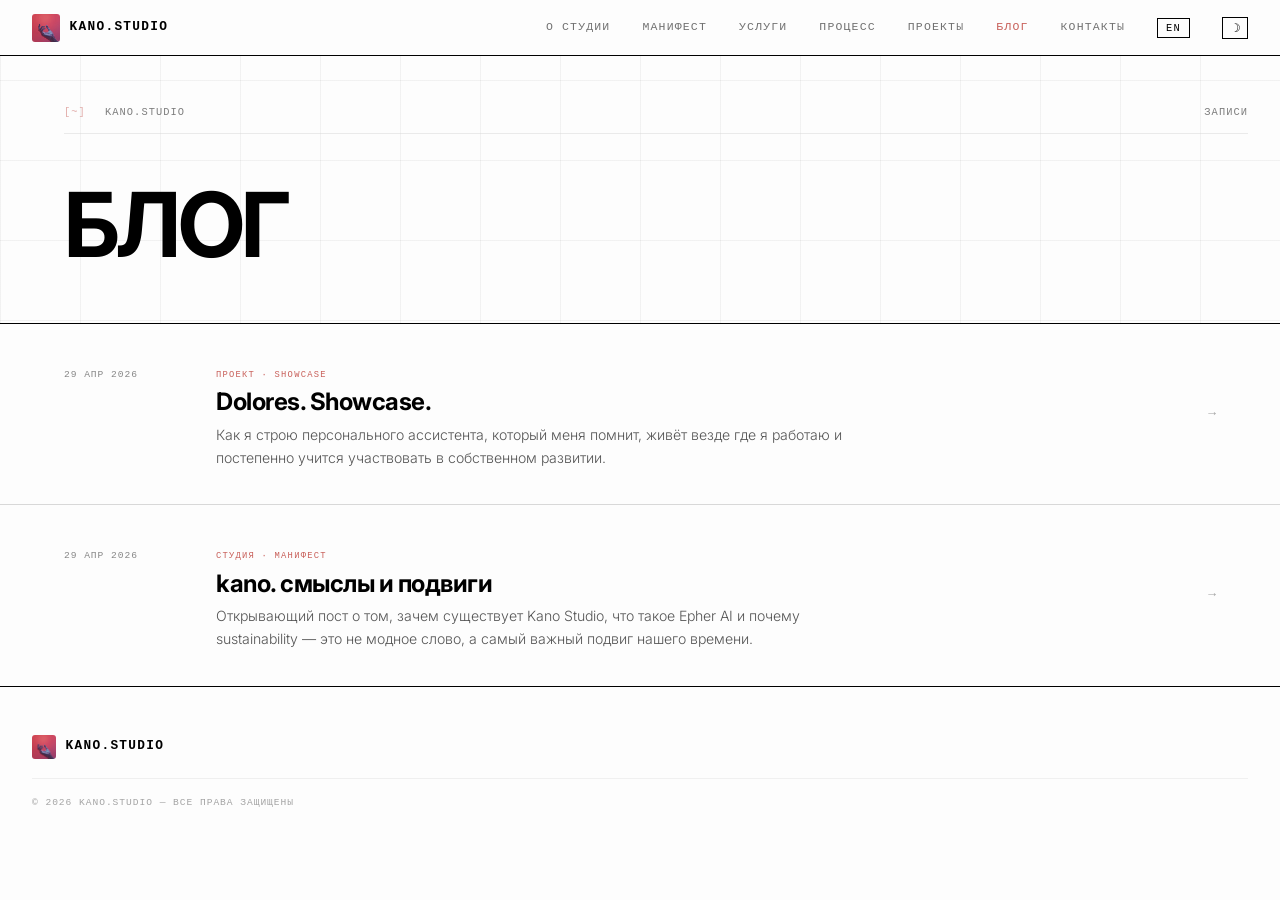
==== commit ddb30731: "feat: add blog post Dolores Showcase" ====
--- a/blog.html
+++ b/blog.html
@@ -134,7 +134,7 @@
             <a href="index.html#epher"    data-i18n="nav_epher">МАНИФЕСТ</a>
             <a href="index.html#services" data-i18n="nav_services">УСЛУГИ</a>
             <a href="index.html#process"  data-i18n="nav_process">ПРОЦЕСС</a>
-            <a href="portfolio.html"      data-i18n="nav_portfolio">ПРОЕКТЫ</a>
+            <a href="projects.html"      data-i18n="nav_portfolio">ПРОЕКТЫ</a>
             <a href="blog.html"           class="nav-active" data-i18n="nav_blog">БЛОГ</a>
             <a href="index.html#contact"  data-i18n="nav_contact">КОНТАКТЫ</a>
             <button class="lang-btn" id="langToggle">EN</button>
@@ -150,7 +150,7 @@
         <a href="index.html#epher"    onclick="closeMobile()">МАНИФЕСТ</a>
         <a href="index.html#services" onclick="closeMobile()">УСЛУГИ</a>
         <a href="index.html#process"  onclick="closeMobile()">ПРОЦЕСС</a>
-        <a href="portfolio.html"      onclick="closeMobile()">ПРОЕКТЫ</a>
+        <a href="projects.html"      onclick="closeMobile()">ПРОЕКТЫ</a>
         <a href="blog.html"           onclick="closeMobile()">БЛОГ</a>
         <a href="index.html#contact"  onclick="closeMobile()">КОНТАКТЫ</a>
     </div>
@@ -168,6 +168,18 @@
 
         <!-- ═══ POST LIST ════════════════════════════════════════════════════ -->
         <ul class="post-list">
+
+            <li class="post-item">
+                <a href="posts/dolores-showcase.html">
+                    <span class="post-date">29 АПР 2026</span>
+                    <div class="post-info">
+                        <span class="post-tag">ПРОЕКТ · SHOWCASE</span>
+                        <div class="post-title">Dolores. Showcase.</div>
+                        <p class="post-lead">Как я строю персонального ассистента, который меня помнит, живёт везде где я работаю и постепенно учится участвовать в собственном развитии.</p>
+                    </div>
+                    <span class="post-arrow">→</span>
+                </a>
+            </li>
 
             <li class="post-item">
                 <a href="posts/kano-smysly-i-podvigi.html">
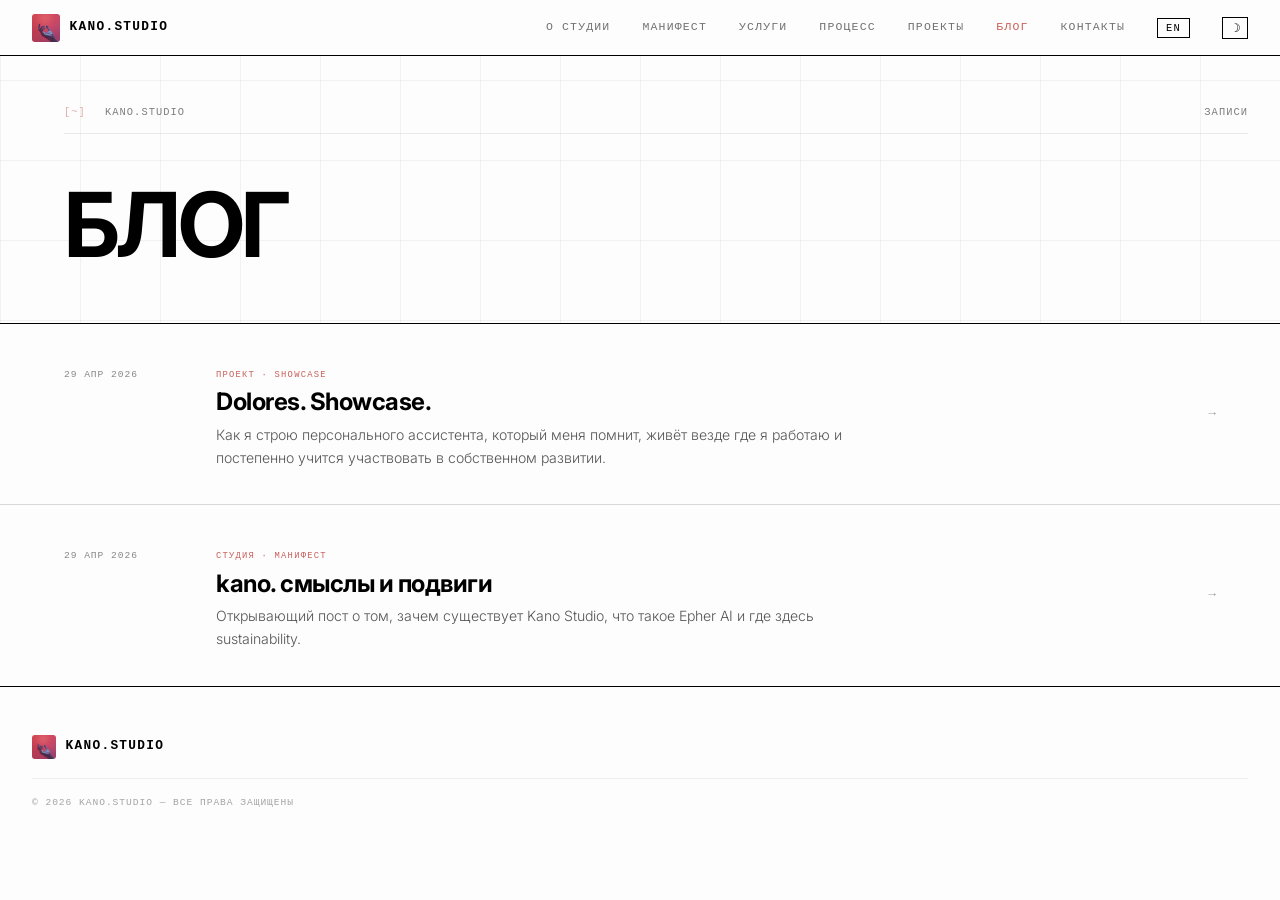
==== commit 426c0285: "content: user edits to kano post and blog index Co-Authored-By: Claude Sonnet 4.6 <noreply@anthropic" ====
--- a/blog.html
+++ b/blog.html
@@ -8,6 +8,9 @@
     <link rel="preconnect" href="https://fonts.gstatic.com" crossorigin>
     <link href="https://fonts.googleapis.com/css2?family=Inter:wght@300;400;500;700&family=Martian+Mono:wght@300;400;500&display=swap" rel="stylesheet">
     <link rel="icon" type="image/png" href="public/hand.png">
+    <link rel="canonical" href="https://kanostudio.org/blog.html">
+    <link rel="sitemap" type="application/xml" href="/sitemap.xml">
+    <meta name="description" content="Блог Kano Studio — записи о разработке AI проектов, экспериментах и философии студии.">
     <link rel="stylesheet" href="kano.css">
     <style>
         .blog-hero {
@@ -187,7 +190,7 @@
                     <div class="post-info">
                         <span class="post-tag">СТУДИЯ · МАНИФЕСТ</span>
                         <div class="post-title">kano. смыслы и подвиги</div>
-                        <p class="post-lead">Открывающий пост о том, зачем существует Kano Studio, что такое Epher AI и почему sustainability — это не модное слово, а самый важный подвиг нашего времени.</p>
+                        <p class="post-lead">Открывающий пост о том, зачем существует Kano Studio, что такое Epher AI и где здесь sustainability.</p>
                     </div>
                     <span class="post-arrow">→</span>
                 </a>
--- a/kano.css
+++ b/kano.css
@@ -233,15 +233,21 @@
     opacity: 0.6;
 }
 
+.hero-group {
+    display: inline-flex;
+    flex-direction: column;
+    align-items: stretch;
+    align-self: flex-start;
+    margin-top: auto;
+    margin-bottom: 2rem;
+}
+
 .hero-title-block {
     display: inline-flex;
     flex-direction: column;
     align-items: flex-start;
-    align-self: flex-start;
     position: relative;
     padding: 14px;
-    margin-top: auto;
-    margin-bottom: 2rem;
 }
 
 .hero-title-block::before,
@@ -409,6 +415,59 @@
     background: linear-gradient(to bottom, var(--ink), transparent);
 }
 
+/* Hero nav links */
+.hero-links {
+    display: flex;
+    margin-top: 3.5rem;
+    border: 1px solid var(--border);
+}
+
+.hero-link {
+    flex: 1;
+    font-family: var(--mono);
+    font-size: 0.8rem;
+    letter-spacing: 0.16em;
+    color: var(--ink);
+    padding: 1.4rem 0;
+    text-align: center;
+    border-right: 1px solid var(--border);
+    transition: background 0.2s, color 0.2s, letter-spacing 0.2s;
+    text-decoration: none;
+    white-space: nowrap;
+}
+
+.hero-link:last-child { border-right: none; }
+
+.hero-link:hover {
+    background: var(--ink);
+    color: var(--bg);
+    letter-spacing: 0.22em;
+}
+
+/* About → blog link */
+.about-blog-link {
+    display: flex;
+    justify-content: center;
+    align-items: center;
+    gap: 0.75rem;
+    margin-top: 2rem;
+    width: 100%;
+    font-family: var(--mono);
+    font-size: 0.8rem;
+    letter-spacing: 0.16em;
+    color: var(--ink);
+    text-decoration: none;
+    border: 1px solid var(--border);
+    padding: 1.4rem 0;
+    transition: background 0.2s, color 0.2s, letter-spacing 0.2s;
+}
+
+.about-blog-link:hover {
+    background: var(--ink);
+    color: var(--bg);
+    letter-spacing: 0.24em;
+}
+
 /* ═══════════════════════════════════════════════════════════════════════════
    CONTENT SECTIONS (shared)
    ═══════════════════════════════════════════════════════════════════════════ */
@@ -545,18 +604,10 @@
 /* ═══════════════════════════════════════════════════════════════════════════
    ABOUT
    ═══════════════════════════════════════════════════════════════════════════ */
-.about-section {
-    display: flex;
-    align-items: stretch;
-    padding: 0 !important;
-    gap: 0;
-}
-
-.about-left {
-    flex: 1 1 0;
-    min-width: 0;
-    max-width: 65%;
-    padding: 3rem 2rem 6rem 4rem;
+.about-wrap {
+    max-width: 52%;
+    display: flex;
+    flex-direction: column;
 }
 
 .about-corner {
@@ -565,21 +616,6 @@
 
 .about-corner .section-subtitle {
     margin-bottom: 1.5rem;
-}
-
-.about-photo-wrap {
-    flex: 0 0 35%;
-    border-left: 1px solid var(--border);
-    overflow: hidden;
-}
-
-.about-photo {
-    display: block;
-    width: 100%;
-    height: 100%;
-    object-fit: cover;
-    object-position: center 15%;
-    filter: grayscale(50%) brightness(1.02) contrast(0.98);
 }
 
 .about-body-text {
@@ -1076,19 +1112,7 @@
     .about-grid { grid-template-columns: 1fr; gap: 3.5rem; }
     .manifesto-grid { grid-template-columns: 1fr; max-width: 100%; }
 
-    .about-section { flex-direction: column; align-items: center; }
-    .about-left { padding: 2rem 1.5rem 3rem; max-width: 640px; width: 100%; }
-    .about-corner { max-width: 100%; }
-    .about-photo-wrap {
-        flex: none;
-        border-left: none;
-        border-top: 1px solid var(--border);
-        width: 100%;
-        aspect-ratio: 3 / 2;
-        display: flex;
-        justify-content: center;
-    }
-    .about-photo { width: auto; max-width: 100%; height: 100%; object-position: center 10%; }
+    .about-wrap { max-width: 100% !important; }
 }
 
 @media (max-width: 640px) {
@@ -1105,6 +1129,7 @@
         align-self: auto;
     }
 
+    .about-wrap,
     .about-corner,
     .epher-corner {
         width: 100%;
